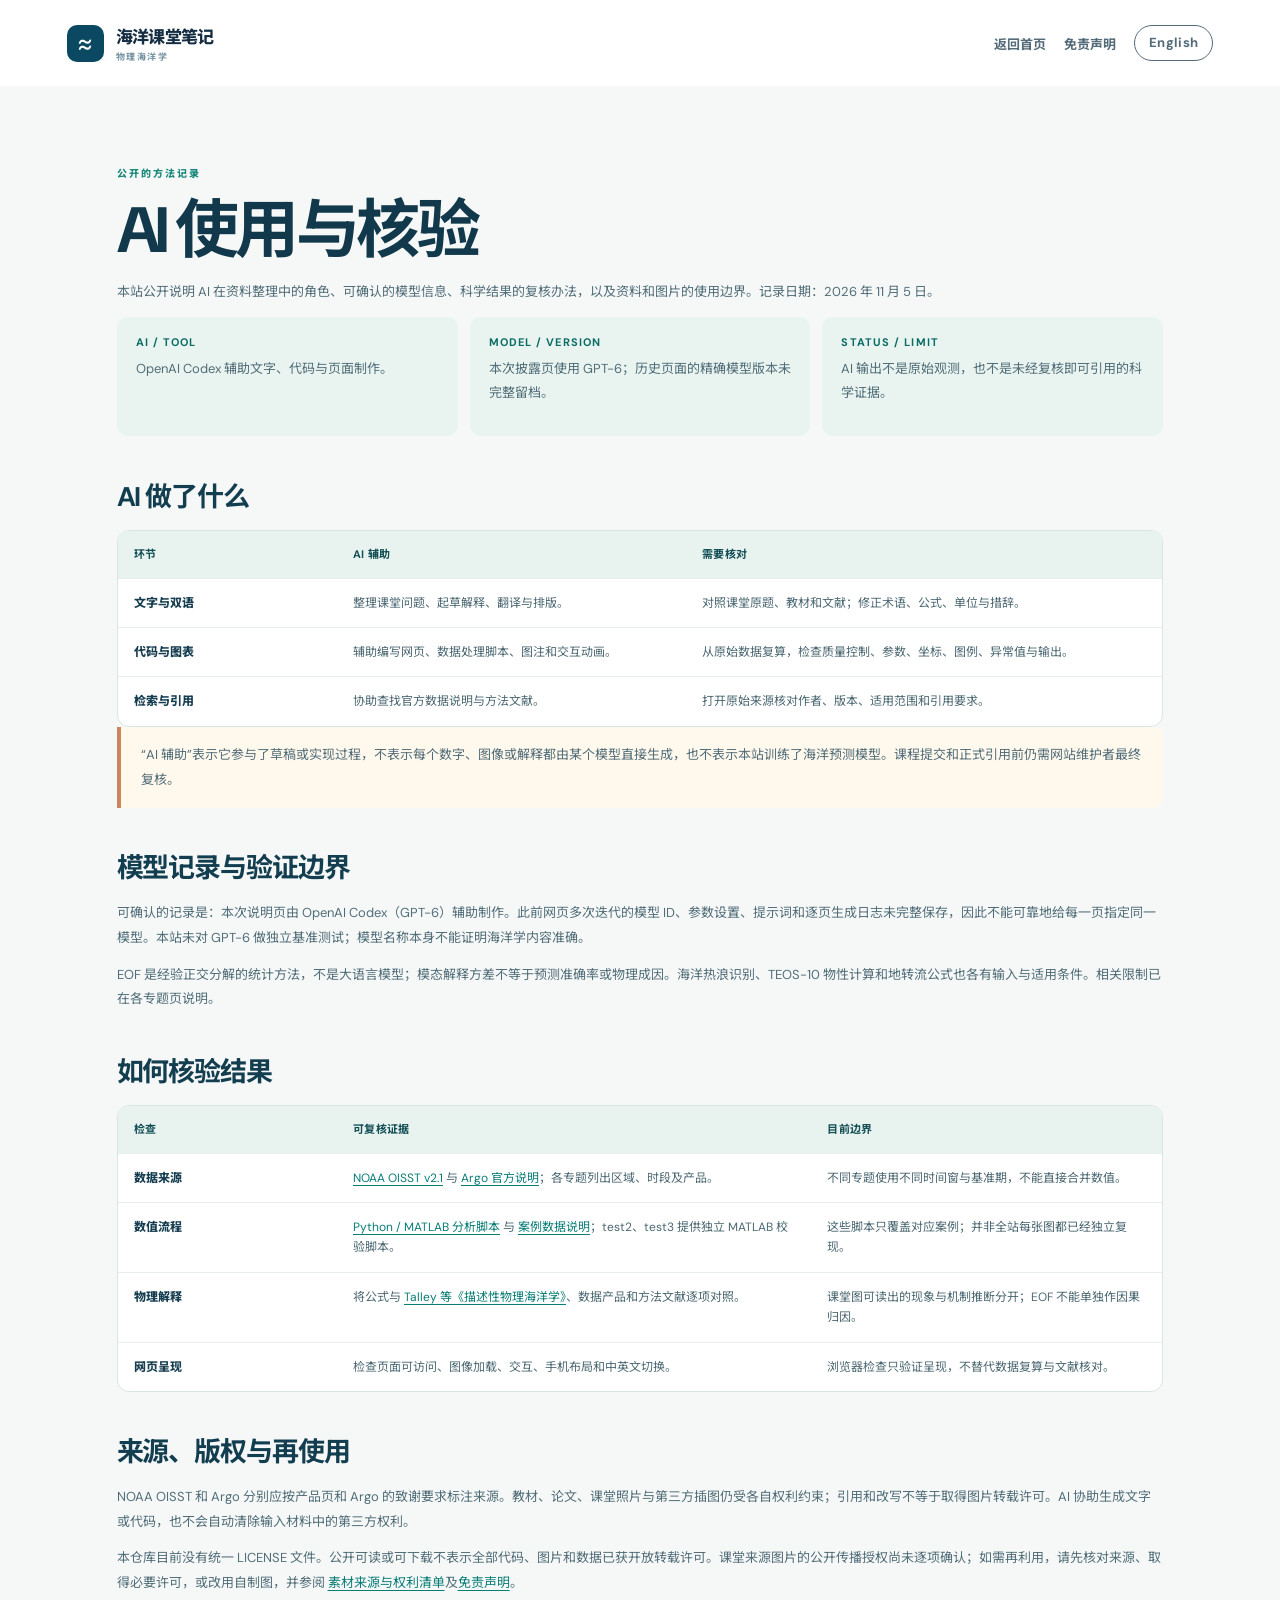
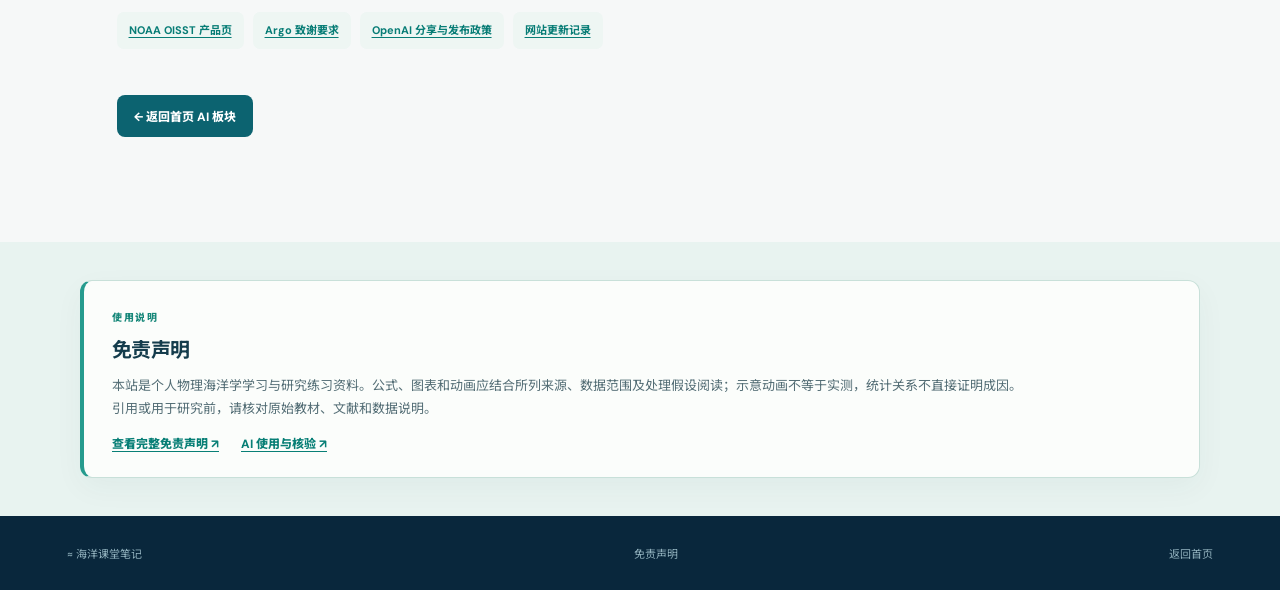
==== ai-use.html @ d4bb531d "Disclose AI use verification and source rights" ====
<!doctype html>
<html lang="zh-CN">
<head>
  <meta charset="utf-8">
  <meta name="viewport" content="width=device-width, initial-scale=1">
  <meta name="theme-color" content="#0b3344">
  <meta name="description" content="海洋课堂笔记的 AI 使用、模型版本、核验流程与版权说明 / AI use, model record, verification and rights for Ocean Classroom Notes.">
  <title>AI 使用与核验 / AI Use and Verification · Ocean Classroom Notes</title>
  <link rel="stylesheet" href="styles.css?v=20261105-ai">
  <link rel="stylesheet" href="ai-use.css?v=20261105">
  <link rel="stylesheet" href="disclaimer.css?v=20261105">
  <script src="i18n.js?v=20261016k" defer></script>
  <script src="disclaimer.js?v=20261105" defer></script>
</head>
<body>
  <header class="site-header"><a class="identity" href="./"><span class="logo">≈</span><span>海洋课堂笔记 / Ocean Classroom Notes<small>物理海洋学 / PHYSICAL OCEANOGRAPHY</small></span></a><nav><a href="./">返回首页 / Back to Home</a><a href="disclaimer.html">免责声明 / Disclaimer</a></nav></header>
  <main class="ai-page">
    <span class="eyebrow">公开的方法记录 / PUBLIC METHOD RECORD</span>
    <h1>AI 使用与核验 / AI Use and Verification</h1>
    <p class="ai-page-lead" lang="zh-CN">本站公开说明 AI 在资料整理中的角色、可确认的模型信息、科学结果的复核办法，以及资料和图片的使用边界。记录日期：2026 年 11 月 5 日。</p>
    <p class="ai-page-lead" lang="en">This page discloses AI's role in preparing the material, the model information that can be confirmed, ways to check scientific results, and limits on reusing sources and images. Record date: 5 November 2026.</p>
    <div class="ai-fact-strip">
      <div><b>AI / TOOL</b><p lang="zh-CN">OpenAI Codex 辅助文字、代码与页面制作。</p><p lang="en">OpenAI Codex assisted with writing, code and page construction.</p></div>
      <div><b>MODEL / VERSION</b><p lang="zh-CN">本次披露页使用 GPT-6；历史页面的精确模型版本未完整留档。</p><p lang="en">This disclosure update used GPT-6; exact model versions for earlier pages were not fully logged.</p></div>
      <div><b>STATUS / LIMIT</b><p lang="zh-CN">AI 输出不是原始观测，也不是未经复核即可引用的科学证据。</p><p lang="en">AI output is neither an original observation nor scientific evidence ready to cite without checking.</p></div>
    </div>

    <section aria-labelledby="ai-role"><h2 id="ai-role">AI 做了什么<small>What AI contributed</small></h2>
      <div class="ai-table-wrap"><table><thead><tr><th>环节 / Stage</th><th>AI 辅助 / AI assistance</th><th>需要核对 / Human or independent check</th></tr></thead><tbody>
        <tr><td>文字与双语 / Text and bilingual copy</td><td>整理课堂问题、起草解释、翻译与排版。 / Organised questions and drafted explanations, translations and layout.</td><td>对照课堂原题、教材和文献；修正术语、公式、单位与措辞。 / Compare with the class prompt, textbook and papers; correct terms, equations, units and wording.</td></tr>
        <tr><td>代码与图表 / Code and figures</td><td>辅助编写网页、数据处理脚本、图注和交互动画。 / Helped write web pages, processing scripts, captions and interactive animation.</td><td>从原始数据复算，检查质量控制、参数、坐标、图例、异常值与输出。 / Recompute from source data and inspect QC, parameters, coordinates, legends, outliers and output.</td></tr>
        <tr><td>检索与引用 / Search and references</td><td>协助查找官方数据说明与方法文献。 / Helped locate official data documentation and method literature.</td><td>打开原始来源核对作者、版本、适用范围和引用要求。 / Check authors, version, scope and citation requirements at the original source.</td></tr>
      </tbody></table></div>
      <p class="method-note" lang="zh-CN">“AI 辅助”表示它参与了草稿或实现过程，不表示每个数字、图像或解释都由某个模型直接生成，也不表示本站训练了海洋预测模型。课程提交和正式引用前仍需网站维护者最终复核。</p>
      <p class="method-note" lang="en">“AI-assisted” describes draft or implementation work. It does not mean every number, image or explanation came directly from a model, nor that this site trained an ocean-prediction model. The site maintainer still needs to review the work before course submission or formal citation.</p>
    </section>

    <section aria-labelledby="ai-model"><h2 id="ai-model">模型记录与验证边界<small>Model record and validation limits</small></h2>
      <p lang="zh-CN">可确认的记录是：本次说明页由 OpenAI Codex（GPT-6）辅助制作。此前网页多次迭代的模型 ID、参数设置、提示词和逐页生成日志未完整保存，因此不能可靠地给每一页指定同一模型。本站未对 GPT-6 做独立基准测试；模型名称本身不能证明海洋学内容准确。</p>
      <p lang="en">The confirmed record is that OpenAI Codex (GPT-6) assisted with this disclosure update. Model IDs, settings, prompts and page-level generation logs for earlier iterations were not fully retained, so one model cannot reliably be assigned to every page. This site has not independently benchmarked GPT-6; naming a model does not validate the oceanography.</p>
      <p lang="zh-CN">EOF 是经验正交分解的统计方法，不是大语言模型；模态解释方差不等于预测准确率或物理成因。海洋热浪识别、TEOS-10 物性计算和地转流公式也各有输入与适用条件。相关限制已在各专题页说明。</p>
      <p lang="en">EOF is a statistical decomposition, not a language model. Explained variance is neither predictive accuracy nor proof of a physical cause. Marine-heatwave detection, TEOS-10 property calculations and geostrophic equations each have inputs and validity conditions, described in their topic pages.</p>
    </section>

    <section aria-labelledby="ai-check"><h2 id="ai-check">如何核验结果<small>How to verify the results</small></h2>
      <div class="ai-table-wrap"><table><thead><tr><th>检查 / Check</th><th>可复核证据 / Available evidence</th><th>目前边界 / Current limit</th></tr></thead><tbody>
        <tr><td>数据来源 / Data provenance</td><td><a href="https://www.ncei.noaa.gov/products/optimum-interpolation-sst" target="_blank" rel="noopener">NOAA OISST v2.1</a> 与 <a href="https://argo.ucsd.edu/data/acknowledging-argo/" target="_blank" rel="noopener">Argo 官方说明</a>；各专题列出区域、时段及产品。 / Official NOAA and Argo pages; topic pages state domain, period and product.</td><td>不同专题使用不同时间窗与基准期，不能直接合并数值。 / Topic pages use different periods and baselines; their numbers cannot be merged directly.</td></tr>
        <tr><td>数值流程 / Numerical workflow</td><td><a href="https://github.com/yihan8895-bot/ocean-class-notes/tree/main/analysis" target="_blank" rel="noopener">Python / MATLAB 分析脚本</a> 与 <a href="https://github.com/yihan8895-bot/ocean-class-notes/tree/main/data" target="_blank" rel="noopener">案例数据说明</a>；test2、test3 提供独立 MATLAB 校验脚本。 / Processing scripts, case data notes and independent MATLAB checks for test2 and test3.</td><td>这些脚本只覆盖对应案例；并非全站每张图都已经独立复现。 / They cover their named cases; not every site figure has been independently reproduced.</td></tr>
        <tr><td>物理解释 / Physical interpretation</td><td>将公式与 <a href="https://www.sciencedirect.com/book/monograph/9780750645522/descriptive-physical-oceanography" target="_blank" rel="noopener">Talley 等《描述性物理海洋学》</a>、数据产品和方法文献逐项对照。 / Compare formulas with the Talley textbook, data products and method papers.</td><td>课堂图可读出的现象与机制推断分开；EOF 不能单独作因果归因。 / Separate visible patterns from mechanisms; EOF alone cannot establish causation.</td></tr>
        <tr><td>网页呈现 / Website behaviour</td><td>检查页面可访问、图像加载、交互、手机布局和中英文切换。 / Check access, figures, interaction, mobile layout and language switching.</td><td>浏览器检查只验证呈现，不替代数据复算与文献核对。 / Browser checks verify presentation, not scientific calculations or citations.</td></tr>
      </tbody></table></div>
    </section>

    <section aria-labelledby="ai-rights"><h2 id="ai-rights">来源、版权与再使用<small>Sources, copyright and reuse</small></h2>
      <p lang="zh-CN">NOAA OISST 和 Argo 分别应按产品页和 Argo 的致谢要求标注来源。教材、论文、课堂照片与第三方插图仍受各自权利约束；引用和改写不等于取得图片转载许可。AI 协助生成文字或代码，也不会自动清除输入材料中的第三方权利。</p>
      <p lang="en">Credit NOAA OISST according to its product page and acknowledge Argo as requested. Textbooks, papers, classroom photographs and third-party illustrations remain subject to their owners' rights; citing or paraphrasing does not grant permission to republish an image. AI-assisted text or code does not erase third-party rights in source material.</p>
      <p lang="zh-CN">本仓库目前没有统一 LICENSE 文件。公开可读或可下载不表示全部代码、图片和数据已获开放转载许可。课堂来源图片的公开传播授权尚未逐项确认；如需再利用，请先核对来源、取得必要许可，或改用自制图，并参阅 <a href="https://github.com/yihan8895-bot/ocean-class-notes/blob/main/SOURCES_AND_RIGHTS.md" target="_blank" rel="noopener">素材来源与权利清单</a>及<a href="disclaimer.html">免责声明</a>。</p>
      <p lang="en">This repository currently has no blanket LICENSE file. Public access or download does not mean all code, images and data are openly licensed for reuse. Publication rights for classroom-sourced images have not been checked item by item. Before reusing them, verify provenance and permissions or make an original replacement; see the <a href="https://github.com/yihan8895-bot/ocean-class-notes/blob/main/SOURCES_AND_RIGHTS.md" target="_blank" rel="noopener">source and rights inventory</a> and <a href="disclaimer.html">disclaimer</a>.</p>
      <ul class="source-links"><li><a href="https://www.ncei.noaa.gov/products/optimum-interpolation-sst" target="_blank" rel="noopener">NOAA OISST 产品页 / Product page</a></li><li><a href="https://argo.ucsd.edu/data/acknowledging-argo/" target="_blank" rel="noopener">Argo 致谢要求 / Acknowledgement</a></li><li><a href="https://openai.com/policies/sharing-publication-policy/" target="_blank" rel="noopener">OpenAI 分享与发布政策 / Sharing policy</a></li><li><a href="https://github.com/yihan8895-bot/ocean-class-notes/commits/main/" target="_blank" rel="noopener">网站更新记录 / Site history</a></li></ul>
    </section>
    <a class="return-link" href="./#ai-use">← 返回首页 AI 板块 / Back to the homepage AI section</a>
  </main>
  <footer><span>≈ 海洋课堂笔记 / Ocean Classroom Notes</span><a href="disclaimer.html">免责声明 / Disclaimer</a><a href="./">返回首页 / Home ↗</a></footer>
</body>
</html>
---- styles.css ----
@import url('https://fonts.googleapis.com/css2?family=DM+Sans:wght@400;500;600;700&family=Noto+Sans+SC:wght@400;500;600;700;800&display=swap');
:root{font-family:'DM Sans','Noto Sans SC',sans-serif;color:#152e43;background:#f6f8f8;font-synthesis:none}*{box-sizing:border-box}html{scroll-behavior:smooth}body{margin:0}a{text-decoration:none;color:inherit}button,input,textarea{font:inherit}[hidden]{display:none!important}.site-header{height:86px;max-width:1480px;margin:auto;padding:0 5.2%;display:flex;align-items:center;justify-content:space-between;background:#fff}.identity{display:flex;align-items:center;gap:12px;font-size:17px;font-weight:800;letter-spacing:-.04em}.identity small{display:block;font-size:9px;letter-spacing:.18em;color:#7693a2;margin-top:2px;font-weight:700}.logo{display:grid;place-items:center;width:37px;height:37px;background:#0b4861;color:#fff;border-radius:10px;font-size:29px;font-weight:400;line-height:1}.site-header nav{display:flex;align-items:center;gap:31px;font-size:13px;font-weight:700;color:#536a78}.site-header nav a:hover{color:#158b9d}.site-header .admin-link{border:1px solid #cbd9dc;padding:10px 14px;border-radius:7px;color:#0b4861}.hero{max-width:1480px;margin:auto;display:grid;grid-template-columns:1fr 1fr;min-height:590px;background:#09273c;color:#fff;overflow:hidden}.hero-copy{padding:97px 9% 58px 10.4%;position:relative;z-index:1}.eyebrow{display:inline-flex;align-items:center;gap:9px;font-size:10px;font-weight:800;letter-spacing:.21em;color:#5f9cac}.eyebrow i{width:6px;height:6px;border-radius:50%;background:#49d1b0}.hero .eyebrow{color:#8bdecc}.hero h1{font-size:clamp(47px,5vw,78px);line-height:1.24;letter-spacing:-.08em;margin:22px 0 22px;font-weight:800}.hero h1 span{color:#5cd9b5}.hero-copy>p{max-width:465px;font-size:16px;line-height:1.95;color:#aac3cf;margin:0 0 32px}.hero-button{display:inline-flex;gap:64px;align-items:center;background:#56d3b1;color:#083c42;border-radius:8px;padding:16px 18px 16px 21px;font-size:13px;font-weight:800;transition:transform .2s}.hero-button:hover{transform:translateY(-3px)}.hero-button span{font-size:18px}.hero-facts{display:flex;align-items:center;gap:20px;margin-top:73px;font-size:11px;color:#8aaab9}.hero-facts strong{font-size:18px;color:#fff}.hero-facts b{height:16px;width:1px;background:#477081}.hero-visual{position:relative;background:radial-gradient(circle at 47% 48%,#1b6680 0%,#10445d 28%,#09273c 70%);overflow:hidden}.orb{position:absolute;width:330px;height:330px;border-radius:50%;left:34%;top:22%;background:radial-gradient(circle at 36% 30%,#70cdbb,#1c8798 42%,#0d4f70 70%);box-shadow:0 0 80px #4fdab444}.wave{position:absolute;width:130%;height:130px;left:-14%;border-top:1px solid #75cfc585;border-radius:50%;transform:rotate(-12deg)}.wave-1{top:34%}.wave-2{top:47%;left:-11%;border-color:#8cded899}.wave-3{top:60%;left:-8%;border-color:#8cded877}.depth-line{position:absolute;width:1px;background:#7abfb582;height:60%;top:21%;right:12%}.line-2{right:16%;opacity:.4}.visual-label{position:absolute;font-size:10px;letter-spacing:.2em;color:#a8d1ce;font-weight:800}.label-top{top:55px;left:35px}.label-bottom{bottom:60px;right:50px}.quick-topics{max-width:1480px;margin:auto;background:#e9f2f1;padding:24px 5.2%;display:flex;align-items:center;gap:39px;font-size:12px;color:#486b77;flex-wrap:wrap}.quick-topics>span{font-size:10px;letter-spacing:.14em;color:#6e95a0;font-weight:800}.quick-topics div{font-weight:700}.quick-topics b{color:#2aa08c;margin-right:9px}.library{max-width:1480px;margin:auto;padding:100px 5.2% 112px}.section-title{display:flex;align-items:end;justify-content:space-between;margin-bottom:30px}.section-title h2{font-size:39px;letter-spacing:-.06em;margin:10px 0 6px}.section-title p{font-size:14px;color:#6c8490;margin:0}.result-count{font-size:12px;color:#78909c}.toolbar{display:flex;align-items:center;justify-content:space-between;gap:25px;margin-bottom:27px}.search{height:49px;max-width:420px;width:100%;background:white;border:1px solid #dbe4e6;border-radius:8px;display:flex;align-items:center;gap:10px;padding:0 13px;color:#87a1ac}.search:focus-within{border-color:#309b9a;box-shadow:0 0 0 3px #309b9a1b}.search svg{width:19px;height:19px}.search input{border:0;outline:0;flex:1;min-width:0;font-size:13px;color:#244257}.search input::placeholder{color:#9aadb3}.search kbd{font-size:11px;border:1px solid #e5eced;padding:3px 7px;border-radius:4px}.filters{display:flex;gap:7px;flex-wrap:wrap;justify-content:flex-end}.filter{border:1px solid #d4e2e5;color:#617b86;background:transparent;border-radius:7px;padding:10px 12px;font-size:12px;font-weight:700;cursor:pointer}.filter:hover,.filter.selected{background:#0b4a61;border-color:#0b4a61;color:white}.cards{display:grid;grid-template-columns:repeat(3,minmax(0,1fr));gap:17px}.card{display:flex;flex-direction:column;min-height:270px;background:#fff;border:1px solid #e1e9ea;border-radius:11px;padding:24px;transition:transform .2s,box-shadow .2s,border-color .2s}.card:hover{transform:translateY(-4px);border-color:#b4d4d1;box-shadow:0 18px 34px #0a4d5a14}.card-top{display:flex;align-items:start;justify-content:space-between}.pill{display:inline-block;background:#e5f4ef;color:#168477;font-size:11px;font-weight:800;padding:7px 9px;border-radius:5px}.card-index{font-size:12px;color:#abc0c6;font-weight:800}.card h3{font-size:18px;line-height:1.5;letter-spacing:-.04em;margin:26px 0 9px}.card p{font-size:12px;line-height:1.7;color:#718a93;margin:0 0 24px}.card-bottom{margin-top:auto;border-top:1px solid #edf2f1;padding-top:15px;display:flex;align-items:center;justify-content:space-between;color:#167c7a;font-size:12px;font-weight:800}.card-arrow{font-size:19px}.empty,.load-note{font-size:13px;color:#6b8490}.empty{text-align:center;padding:65px;background:#fff;border-radius:10px}.load-note{min-height:1.6em}.about{max-width:1480px;margin:auto;background:#dcebe9;display:grid;grid-template-columns:1fr 1fr;gap:45px;padding:65px 5.2% 70px}.about h2{font-size:31px;line-height:1.5;letter-spacing:-.05em;margin:12px 0 0}.about p{align-self:center;max-width:530px;color:#57717b;font-size:14px;line-height:2;margin:0}footer{max-width:1480px;margin:auto;background:#09273c;color:#91b1bd;padding:29px 5.2%;display:flex;justify-content:space-between;align-items:center;font-size:11px}footer a:hover{color:#fff}.article-wrap{max-width:840px;margin:auto;padding:60px 26px 110px}.back{font-size:12px;font-weight:800;color:#247e81}.article-labels{display:flex;align-items:center;gap:12px;margin-top:60px}.article-label{font-size:11px;color:#8aa0a8}.article-wrap h1{font-size:clamp(33px,4.2vw,56px);line-height:1.35;letter-spacing:-.06em;margin:24px 0 14px}.article-summary{font-size:17px;line-height:1.8;color:#77909a;margin:0}.article-tools{margin:29px 0 42px;padding-bottom:29px;border-bottom:1px solid #dce7e8;display:flex;align-items:center;gap:15px}.article-tools button{background:#0d5c70;border:0;border-radius:7px;color:white;font-size:12px;font-weight:700;padding:10px 14px;cursor:pointer}.article-tools span{font-size:12px;color:#148177}.article-content{color:#294556;font-size:16px;line-height:2}.article-content p{margin:0 0 23px}.block-formula{font-size:17px;font-weight:700;color:#0a6174;background:#e5f2f0;padding:18px 22px;border-left:4px solid #42b4aa;border-radius:5px;overflow:auto;white-space:nowrap;margin:25px 0}.block-note{font-size:13px;line-height:1.9;color:#536f78;background:#edf3f2;padding:17px 20px;border-radius:7px;margin:25px 0}.article-figure{margin:8px 0 36px;padding:10px;background:#fff;border:1px solid #e4ecec;border-radius:8px}.article-figure img{display:block;width:100%;height:auto}.article-sources{margin-top:60px;border-top:1px solid #dce7e8;padding-top:28px;display:flex;flex-direction:column;gap:11px}.article-sources h2{font-size:17px;margin:0 0 5px}.article-sources a{font-size:13px;color:#187c86;text-decoration:underline;text-underline-offset:3px}.bottom-back{display:inline-block;margin-top:65px}.admin-body{background:#f1f6f6}.admin-wrap{max-width:950px;margin:auto;padding:65px 24px 100px}.admin-heading h1{font-size:40px;margin:12px 0 6px;letter-spacing:-.06em}.admin-heading p{color:#6d8791;font-size:14px;line-height:1.8}.admin-panel{background:#fff;border:1px solid #dbe7e8;border-radius:12px;padding:28px;margin-top:24px}.admin-panel label{font-size:13px;font-weight:700;display:block;margin:0 0 20px}.admin-panel input,.admin-panel textarea{display:block;width:100%;border:1px solid #cedcdf;border-radius:7px;padding:12px 13px;font-size:13px;color:#183b4b;margin-top:8px;outline:none;background:#fff}.admin-panel input:focus,.admin-panel textarea:focus{border-color:#21989b;box-shadow:0 0 0 3px #21989b1a}.admin-panel textarea{resize:vertical;line-height:1.8}.password-row{display:flex;gap:9px}.password-row input{margin:0;flex:1}.admin-panel button{border:0;border-radius:7px;background:#0c5b70;color:#fff;padding:12px 17px;cursor:pointer;font-size:12px;font-weight:800;white-space:nowrap}.admin-panel button:hover{background:#0c7183}.form-status{font-size:12px;color:#5d7b83;line-height:1.6}.editor-heading{display:flex;align-items:center;justify-content:space-between}.editor-heading h2,.admin-panel>h2{font-size:21px;margin:0 0 22px}.admin-panel .text-button{background:transparent;color:#137789;padding:5px}.field-grid{display:grid;grid-template-columns:1fr 1fr;gap:16px}.form-actions{display:flex;align-items:center;gap:12px;flex-wrap:wrap}.admin-panel .danger{background:#f5e9e7;color:#a23b31}.managed-row{padding:13px 0;border-top:1px solid #e7eeee;display:flex;align-items:center;justify-content:space-between;gap:20px;font-size:13px}.managed-row button{padding:8px 12px}.managed-row span{min-width:0;overflow-wrap:anywhere}@media(max-width:850px){.hero{grid-template-columns:1fr}.hero-copy{padding:70px 6% 25px}.hero-visual{min-height:310px}.hero-facts{margin-top:38px}.orb{width:250px;height:250px;left:45%;top:7%}.toolbar{align-items:stretch;flex-direction:column}.search{max-width:none}.filters{justify-content:flex-start}.cards{grid-template-columns:repeat(2,minmax(0,1fr))}.quick-topics{gap:20px}}@media(max-width:600px){.site-header{height:72px;padding:0 5%}.identity{font-size:14px}.identity small{font-size:7px}.logo{width:32px;height:32px}.site-header nav{gap:10px;font-size:11px}.site-header nav a:nth-child(2){display:none}.site-header .admin-link{padding:7px}.hero-copy{padding:58px 6% 25px}.hero h1{font-size:48px}.hero-copy>p{font-size:14px}.hero-visual{min-height:230px}.orb{width:190px;height:190px}.quick-topics{padding:18px 5%;gap:12px 18px}.library{padding:70px 5% 80px}.section-title h2{font-size:32px}.cards{grid-template-columns:1fr}.card{min-height:230px}.about{display:block;padding:50px 5%}.about h2{font-size:27px}.about p{margin-top:25px}footer{padding:25px 5%;flex-wrap:wrap;gap:12px}.article-wrap{padding:40px 20px 80px}.article-labels{margin-top:45px}.article-content{font-size:15px}.block-formula{font-size:14px}.admin-wrap{padding:45px 16px 80px}.admin-panel{padding:19px}.field-grid{grid-template-columns:1fr}.password-row{flex-direction:column}}

/* Bilingual reading rhythm: paired passages remain legible on narrow screens. */
.site-header{height:auto;min-height:86px;gap:18px;padding-top:12px;padding-bottom:12px}
.site-header nav{flex-wrap:wrap;justify-content:flex-end;gap:9px 18px}
.identity{flex-shrink:0}
.hero h1 .hero-english,.hero-english{display:block;margin-top:18px;font-size:clamp(17px,1.7vw,23px);font-weight:600;line-height:1.5;letter-spacing:0;color:#98e0d6}
.heading-en{display:block;margin-top:10px;font-size:clamp(15px,1.45vw,20px);font-style:normal;font-weight:600;line-height:1.45;letter-spacing:0;color:#5e8895}
.heatwave-feature .heading-en,.eof-home-feature .heading-en{color:#a2ded6}
.card h3,.article-wrap h1{overflow-wrap:anywhere}
.card p,.article-summary{white-space:pre-line}
.article-content .zh-copy,.article-content .en-copy{display:block}
.article-content .en-copy{margin-top:5px;color:#527587;line-height:1.8;font-size:.92em;font-weight:400}
.article-content .block-note .en-copy{color:#577783}
@media(max-width:600px){.site-header{min-height:72px}.site-header nav{font-size:10px;gap:6px 9px}.hero h1 .hero-english,.hero-english{font-size:16px}}

@media(max-width:600px){
  .site-header{display:grid;grid-template-columns:1fr;justify-items:start;row-gap:10px;padding:12px 5%}
  .site-header .identity{max-width:100%;font-size:14px}
  .site-header .identity small{letter-spacing:.06em}
  .site-header nav{width:100%;justify-content:flex-start;gap:8px 14px;font-size:11px}
  .site-header nav a{white-space:nowrap;line-height:1.4}
  .site-header .admin-link{padding:7px 10px}
}
/* Site-wide single-language navigation. */
html [hidden] { display: none !important; }
.site-header .language-switch {
  appearance: none;
  border: 1px solid currentColor;
  border-radius: 999px;
  background: transparent;
  color: inherit;
  cursor: pointer;
  font: inherit;
  font-size: .82rem;
  font-weight: 700;
  letter-spacing: .02em;
  line-height: 1;
  padding: .65rem .9rem;
  white-space: nowrap;
}
.site-header .language-switch:hover,
.site-header .language-switch:focus-visible {
  background: rgba(25, 147, 153, .13);
  outline-offset: 3px;
}
html[data-language="en"] :is(h1, h2) > small:is(.hero-english, .heading-en) {
  display: block;
  margin: 0;
  font-size: inherit;
  font-weight: inherit;
  line-height: inherit;
  letter-spacing: inherit;
  color: inherit;
}
---- ai-use.css ----
.ai-preview{max-width:1480px;margin:auto;padding:78px 5.2%;background:#f7f3eb;color:#153848}
.ai-preview-header{display:flex;align-items:end;justify-content:space-between;gap:26px;margin-bottom:28px}
.ai-preview .eyebrow,.ai-page .eyebrow{color:#168779}
.ai-preview h2,.ai-page h1{letter-spacing:-.055em;color:#11394b}
.ai-preview h2{font-size:clamp(31px,3.4vw,48px);line-height:1.15;margin:12px 0 0}
.ai-preview h2 small{display:block;color:#65808a;font-size:clamp(14px,1.45vw,18px);font-weight:600;letter-spacing:0;margin-top:9px}
.ai-preview-header>a,.ai-page .return-link{display:inline-block;flex-shrink:0;border-radius:8px;background:#0c6370;color:#fff;padding:12px 17px;font-size:12px;font-weight:800;text-decoration:none}
.ai-preview-header>a:hover,.ai-preview-header>a:focus-visible,.ai-page .return-link:hover{background:#084b56}
.ai-preview-intro{max-width:850px;color:#536e77;line-height:1.8;font-size:14px;margin:0 0 25px}
.ai-preview-grid{display:grid;grid-template-columns:repeat(3,minmax(0,1fr));gap:14px}
.ai-preview-grid article{background:#fff;border:1px solid #e6e4db;border-radius:13px;padding:22px 23px;box-shadow:0 14px 32px #1f4b4909}
.ai-preview-grid span{color:#bc7350;font-size:10px;font-weight:800;letter-spacing:.13em}
.ai-preview-grid h3{margin:10px 0;color:#183f4e;font-size:18px}
.ai-preview-grid p{margin:0;color:#5f7880;font-size:12px;line-height:1.85}
.ai-page{max-width:1180px;margin:auto;padding:75px 5.2% 105px;color:#183d4c}
.ai-page h1{font-size:clamp(40px,5vw,66px);line-height:1.14;margin:13px 0 12px}
.ai-page-lead{max-width:850px;color:#607983;font-size:16px;line-height:1.85;margin:0 0 34px}
.ai-fact-strip{display:grid;grid-template-columns:repeat(3,minmax(0,1fr));gap:12px;margin-bottom:39px}
.ai-fact-strip div{background:#e9f4f0;border-radius:11px;padding:18px 19px}
.ai-fact-strip b{display:block;color:#0b6c65;font-size:11px;letter-spacing:.1em;margin-bottom:8px}
.ai-fact-strip p{color:#4d6871;font-size:12px;line-height:1.7;margin:0}
.ai-page section{margin:0 0 38px}
.ai-page h2{font-size:27px;letter-spacing:-.04em;color:#123e50;margin:0 0 16px}
.ai-page h2 small{display:block;color:#72909a;font-size:14px;font-weight:600;letter-spacing:0;margin-top:5px}
.ai-page p,.ai-page li{color:#516d78;font-size:13px;line-height:1.9}
.ai-page p{margin:0 0 12px}
.ai-table-wrap{overflow-x:auto;border:1px solid #d8e5e2;border-radius:12px;background:#fff}
.ai-page table{width:100%;border-collapse:collapse;min-width:650px}
.ai-page th,.ai-page td{text-align:left;vertical-align:top;border-bottom:1px solid #e7eeec;padding:14px 16px;font-size:12px;line-height:1.7;color:#4c6872}
.ai-page th{background:#e8f3ef;color:#144f56;font-size:11px;letter-spacing:.03em}
.ai-page tr:last-child td{border-bottom:0}
.ai-page td:first-child{font-weight:800;color:#173e50;width:21%}
.ai-page a:not(.return-link){color:#087d76;text-decoration:underline;text-underline-offset:3px}
.ai-page .method-note{background:#fff8ed;border-left:4px solid #ca865e;padding:16px 20px;border-radius:0 9px 9px 0}
.ai-page .source-links{display:flex;flex-wrap:wrap;gap:9px;list-style:none;padding:0;margin:16px 0 0}
.ai-page .source-links li{margin:0}
.ai-page .source-links a{display:block;padding:8px 12px;background:#eef6f3;border-radius:7px;font-size:11px;font-weight:700}
.ai-page .return-link{margin-top:8px}
html:not([data-language="en"]) .ai-preview [lang="en"],html[data-language="en"] .ai-preview [lang="zh-CN"],html:not([data-language="en"]) .ai-page [lang="en"],html[data-language="en"] .ai-page [lang="zh-CN"]{display:none}
@media(max-width:800px){.ai-preview-header{display:block}.ai-preview-header>a{margin-top:19px}.ai-preview-grid,.ai-fact-strip{grid-template-columns:1fr}}
@media(max-width:600px){.ai-preview,.ai-page{padding:58px 5%}.ai-preview-grid article{padding:19px}.ai-page h2{font-size:23px}}
---- disclaimer.css ----
.site-disclaimer {
  max-width: 1480px;
  margin: 0 auto;
  padding: 38px 5.2%;
  background: #e8f3f0;
  color: #244454;
}
.site-disclaimer-inner {
  max-width: 1120px;
  margin: auto;
  padding: 24px 28px;
  border: 1px solid #c8e0d9;
  border-left: 4px solid #269b8e;
  border-radius: 12px;
  background: #fbfdfb;
  box-shadow: 0 10px 30px #0c4d4c0b;
}
.site-disclaimer-kicker {
  color: #168779;
  font-size: 10px;
  font-weight: 800;
  letter-spacing: .16em;
}
.site-disclaimer h2 {
  margin: 8px 0 11px;
  color: #143c4c;
  font-size: 20px;
  letter-spacing: -.03em;
}
.site-disclaimer p {
  max-width: 920px;
  margin: 0 0 11px;
  color: #536d75;
  font-size: 13px;
  line-height: 1.8;
}
.site-disclaimer a {
  display: inline-block;
  margin-top: 3px;
  color: #087f76;
  font-size: 12px;
  font-weight: 800;
  text-decoration: underline;
  text-underline-offset: 3px;
}
.site-disclaimer a:hover,
.site-disclaimer a:focus-visible { color: #064f4e; }
.site-disclaimer a + a { margin-left: 18px; }
html[data-language="zh"] .site-disclaimer p[lang="en"],
html[data-language="en"] .site-disclaimer p[lang="zh-CN"] { display: none; }
@media (max-width: 680px) {
  .site-disclaimer { padding: 28px 5%; }
  .site-disclaimer-inner { padding: 20px; }
}
@media print {
  .site-disclaimer { background: #fff; padding: 18px 0; }
  .site-disclaimer-inner { box-shadow: none; }
}
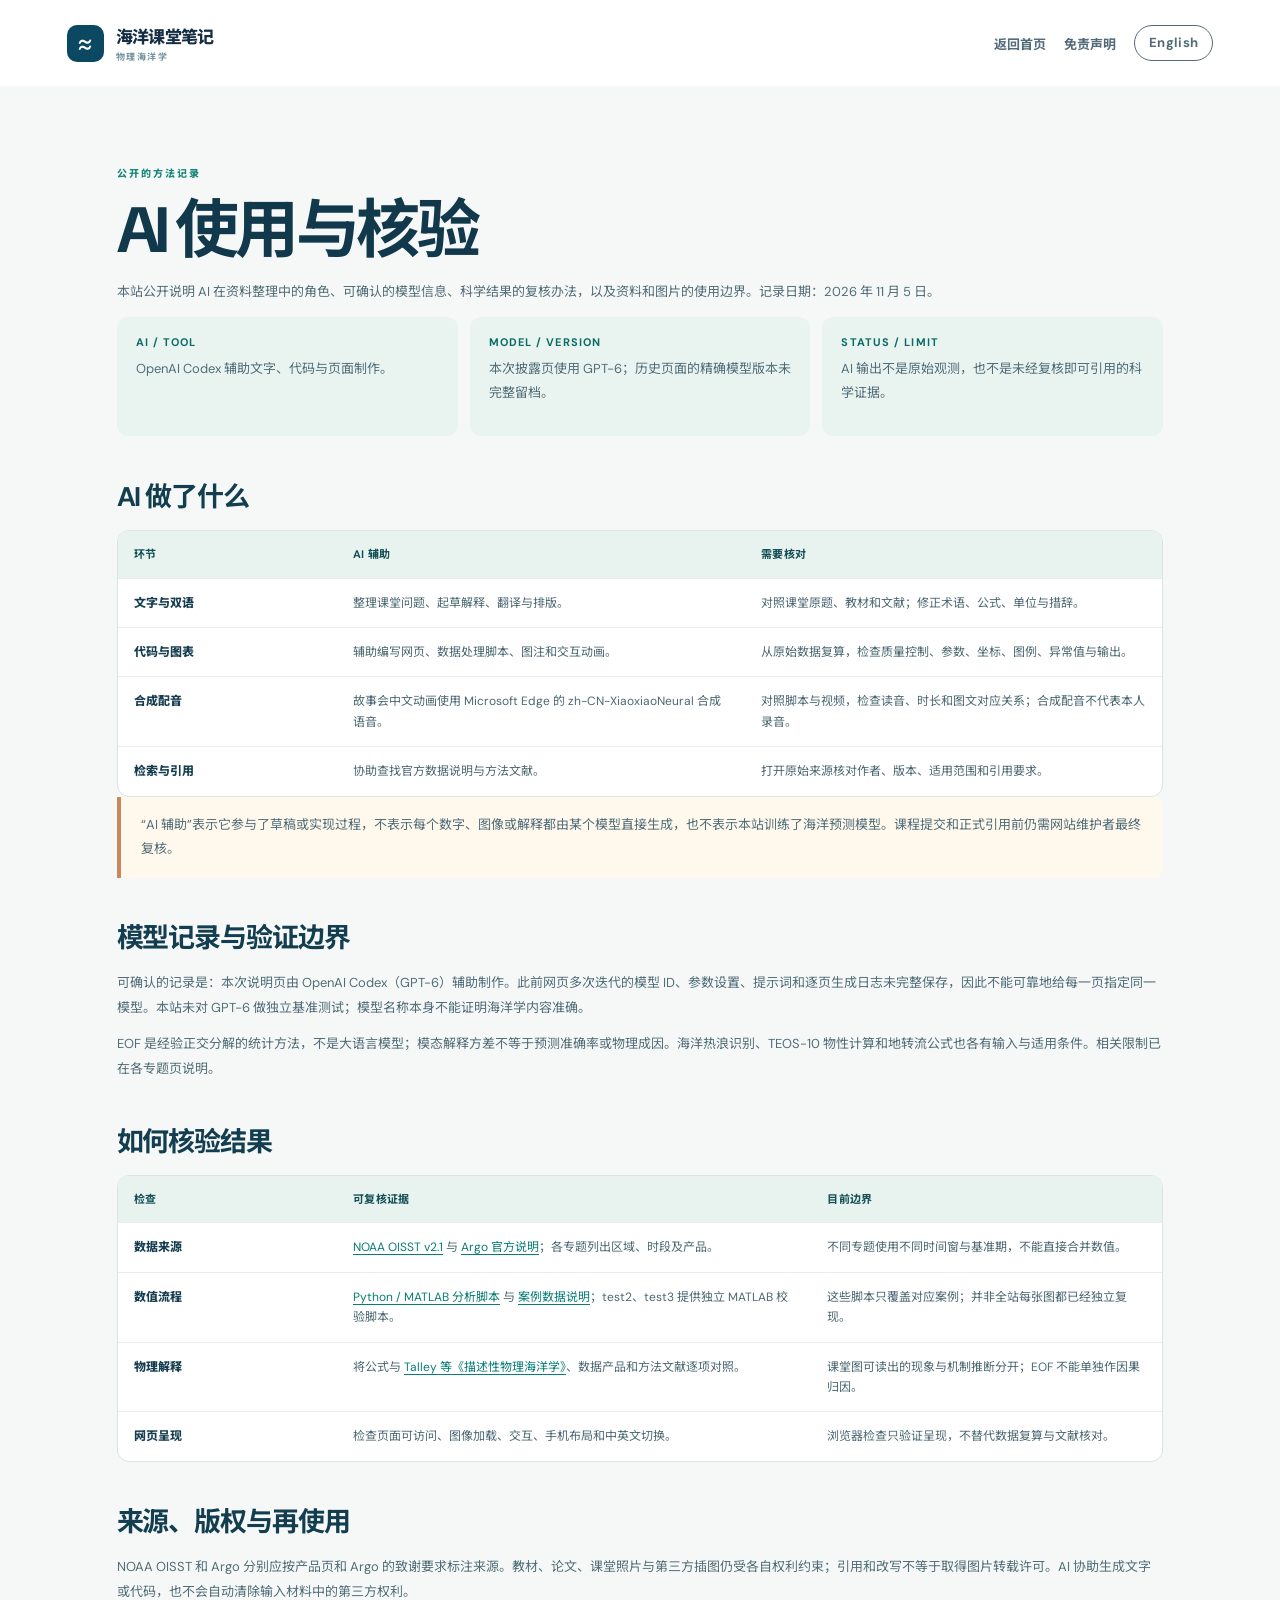
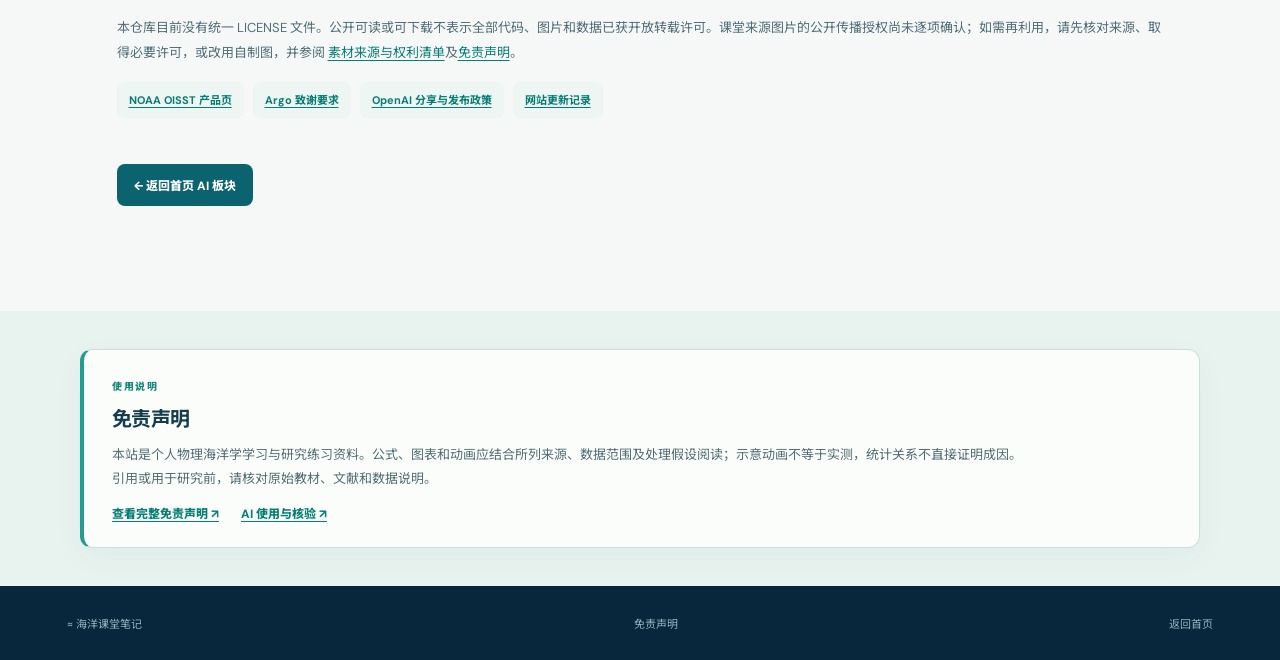
==== commit a7e4962c: "Disclose synthetic Chinese narration" ====
--- a/ai-use.html
+++ b/ai-use.html
@@ -29,6 +29,7 @@
       <div class="ai-table-wrap"><table><thead><tr><th>环节 / Stage</th><th>AI 辅助 / AI assistance</th><th>需要核对 / Human or independent check</th></tr></thead><tbody>
         <tr><td>文字与双语 / Text and bilingual copy</td><td>整理课堂问题、起草解释、翻译与排版。 / Organised questions and drafted explanations, translations and layout.</td><td>对照课堂原题、教材和文献；修正术语、公式、单位与措辞。 / Compare with the class prompt, textbook and papers; correct terms, equations, units and wording.</td></tr>
         <tr><td>代码与图表 / Code and figures</td><td>辅助编写网页、数据处理脚本、图注和交互动画。 / Helped write web pages, processing scripts, captions and interactive animation.</td><td>从原始数据复算，检查质量控制、参数、坐标、图例、异常值与输出。 / Recompute from source data and inspect QC, parameters, coordinates, legends, outliers and output.</td></tr>
+        <tr><td>合成配音 / Synthetic narration</td><td>故事会中文动画使用 Microsoft Edge 的 zh-CN-XiaoxiaoNeural 合成语音。/ The Chinese Story Lab animation uses Microsoft Edge's zh-CN-XiaoxiaoNeural synthetic voice.</td><td>对照脚本与视频，检查读音、时长和图文对应关系；合成配音不代表本人录音。/ Compare narration with the script and visuals; the synthetic voice is not a personal recording.</td></tr>
         <tr><td>检索与引用 / Search and references</td><td>协助查找官方数据说明与方法文献。 / Helped locate official data documentation and method literature.</td><td>打开原始来源核对作者、版本、适用范围和引用要求。 / Check authors, version, scope and citation requirements at the original source.</td></tr>
       </tbody></table></div>
       <p class="method-note" lang="zh-CN">“AI 辅助”表示它参与了草稿或实现过程，不表示每个数字、图像或解释都由某个模型直接生成，也不表示本站训练了海洋预测模型。课程提交和正式引用前仍需网站维护者最终复核。</p>
